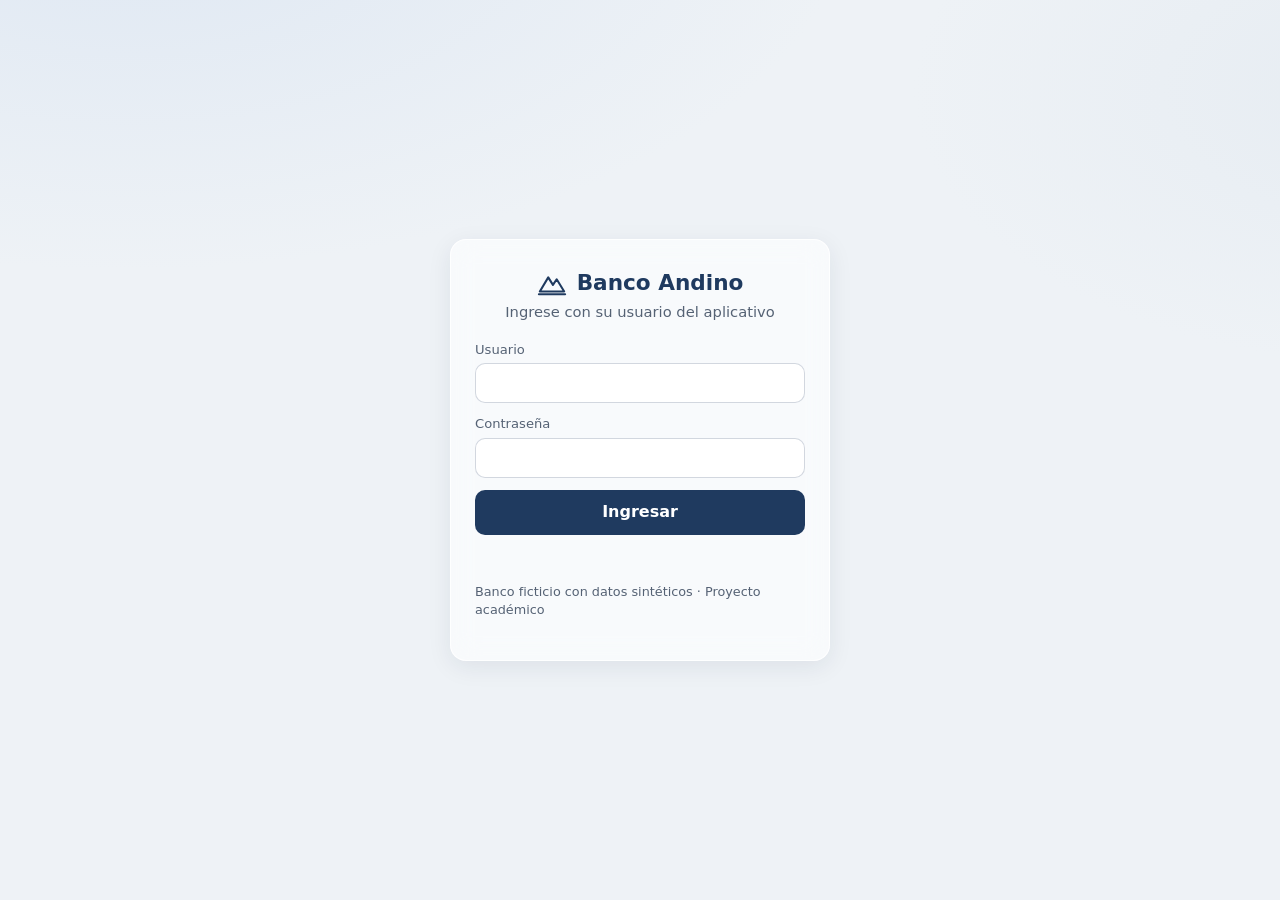
==== fase-bi/aplicativo/web/ingresar.html @ ea81797e "B5: servidor del aplicativo con inicio de sesión y permisos por perfil Servidor FastAPI con los 5 pe" ====
<!DOCTYPE html>
<html lang="es">
<head>
  <meta charset="utf-8">
  <meta name="viewport" content="width=device-width, initial-scale=1">
  <title>Ingresar · Banco Andino</title>
  <link rel="stylesheet" href="css/estadisticas.css">
  <link rel="stylesheet" href="css/ingresar.css">
</head>
<body class="pagina-ingreso">
  <main class="caja-ingreso vidrio" id="caja">
    <div class="marca grande">
      <svg class="logo" viewBox="0 0 32 32" aria-hidden="true">
        <path d="M3 25 L12 10 L17 18 L21 12 L29 25 Z" fill="none" stroke="currentColor" stroke-width="2.2" stroke-linejoin="round"/>
        <path d="M2 28 H30" stroke="currentColor" stroke-width="2.2" stroke-linecap="round"/>
      </svg>
      <span>Banco Andino</span>
    </div>
    <p class="subtitulo">Ingrese con su usuario del aplicativo</p>
    <form id="form-ingreso" novalidate>
      <label>Usuario
        <input id="login" name="login" autocomplete="username" required maxlength="60" autocapitalize="none" spellcheck="false">
      </label>
      <label>Contraseña
        <input id="clave" name="clave" type="password" autocomplete="current-password" required maxlength="200">
      </label>
      <button class="boton boton-principal" id="entrar" type="submit">Ingresar</button>
      <p class="mensaje" id="mensaje" role="alert"></p>
    </form>
    <p class="pie">Banco ficticio con datos sintéticos · Proyecto académico</p>
  </main>
  <script src="js/api.js"></script>
  <script src="js/ingresar.js"></script>
</body>
</html>
---- fase-bi/aplicativo/web/css/estadisticas.css ----
/* Banco Andino · Estadísticas (B4)
   Colores provisionales: la paleta final la escogemos en grupo antes de B6.
   Para cambiarla basta con tocar las variables de :root. */
:root {
  --fondo: #eef2f6;
  --fondo-degradado: radial-gradient(1200px 600px at 10% -10%, #dfe8f3 0%, transparent 60%),
                     radial-gradient(900px 500px at 110% 10%, #e6ecf2 0%, transparent 55%);
  --vidrio: rgba(255, 255, 255, 0.62);
  --vidrio-borde: rgba(255, 255, 255, 0.85);
  --sombra: 0 6px 24px rgba(20, 35, 60, 0.08);
  --texto: #16202e;
  --texto-suave: #556274;
  --primario: #1f3a5f;
  --primario-claro: #4a6d96;
  --acento: #2a7f8e;
  --peligro: #b03a2e;
  --exito: #2e7d4f;
  --radio: 16px;
  --serie: #1f3a5f, #2a7f8e, #6b8bb3, #9fb4cc, #c9a227, #8a5a83;
  --rapido: 180ms;
  --medio: 420ms;
}

* { box-sizing: border-box; }
html, body { margin: 0; }
body {
  font-family: "Segoe UI", system-ui, -apple-system, Roboto, "Helvetica Neue", Arial, sans-serif;
  color: var(--texto);
  background: var(--fondo-degradado), var(--fondo);
  background-attachment: fixed;
  min-height: 100vh;
  line-height: 1.4;
}

.vidrio {
  background: var(--vidrio);
  border: 1px solid var(--vidrio-borde);
  box-shadow: var(--sombra);
  backdrop-filter: blur(14px) saturate(140%);
  -webkit-backdrop-filter: blur(14px) saturate(140%);
  border-radius: var(--radio);
}

/* Barra superior */
.barra {
  position: sticky; top: 0; z-index: 10;
  display: flex; align-items: center; justify-content: space-between;
  padding: 12px 24px;
  background: rgba(255, 255, 255, 0.7);
  backdrop-filter: blur(14px); -webkit-backdrop-filter: blur(14px);
  border-bottom: 1px solid var(--vidrio-borde);
}
.marca { display: flex; align-items: center; gap: 10px; color: var(--primario); text-decoration: none; font-weight: 650; font-size: 1.1rem; }
.logo { width: 30px; height: 30px; }
.etiqueta-seccion { color: var(--texto-suave); font-size: .95rem; display: flex; align-items: center; gap: 12px; }
.boton-chico { padding: 6px 12px; font-size: .85rem; }

.contenido { max-width: 1280px; margin: 0 auto; padding: 20px 24px 40px; }

/* Pestañas */
.pestanas { display: flex; gap: 6px; overflow-x: auto; padding: 4px; margin-bottom: 16px; scrollbar-width: none; }
.pestanas::-webkit-scrollbar { display: none; }
.pestanas button {
  flex: 0 0 auto; border: 0; cursor: pointer; font: inherit; font-size: .95rem;
  padding: 9px 16px; border-radius: 999px; background: transparent; color: var(--texto-suave);
  transition: background var(--rapido), color var(--rapido), transform var(--rapido);
}
.pestanas button:hover { background: rgba(255, 255, 255, .7); color: var(--texto); transform: translateY(-1px); }
.pestanas button[aria-selected="true"] { background: var(--primario); color: #fff; box-shadow: 0 4px 14px rgba(31, 58, 95, .25); }

/* Filtros */
.filtros { display: flex; flex-wrap: wrap; align-items: flex-end; gap: 12px; padding: 14px 16px; }
.filtros label { display: flex; flex-direction: column; gap: 4px; font-size: .8rem; color: var(--texto-suave); flex: 1 1 180px; }
.filtros label, .filtros select { min-width: 0; max-width: 100%; }
.filtros select {
  font: inherit; font-size: .95rem; color: var(--texto); padding: 8px 10px; border-radius: 10px;
  border: 1px solid rgba(31, 58, 95, .18); background: rgba(255, 255, 255, .85);
}
.filtros select:focus-visible, .boton:focus-visible, .pestanas button:focus-visible { outline: 2px solid var(--acento); outline-offset: 2px; }
.filtros[hidden] { display: none; }
.nota-filtros { color: var(--texto-suave); font-size: .82rem; margin: 8px 4px 14px; min-height: 1em; }

.boton {
  font: inherit; cursor: pointer; border-radius: 10px; padding: 9px 16px; border: 0;
  transition: transform var(--rapido), box-shadow var(--rapido), background var(--rapido);
}
.boton:hover { transform: translateY(-2px); box-shadow: 0 6px 16px rgba(20, 35, 60, .14); }
.boton:active { transform: translateY(1px) scale(.98); box-shadow: none; }
.boton-sec { background: rgba(255, 255, 255, .9); color: var(--primario); border: 1px solid rgba(31, 58, 95, .2); }

/* Tarjetas de indicadores */
.tarjetas { display: grid; grid-template-columns: repeat(6, minmax(0, 1fr)); gap: 12px; margin-bottom: 16px; }
.tarjetas.cuatro { grid-template-columns: repeat(4, minmax(0, 1fr)); }
@media (max-width: 1500px) { .tarjetas { grid-template-columns: repeat(3, minmax(0, 1fr)); } }
.tarjeta { padding: 14px 16px; min-height: 96px; display: flex; flex-direction: column; justify-content: space-between; }
.tarjeta .nombre { font-size: .8rem; color: var(--texto-suave); }
.tarjeta .valor { font-size: 1.35rem; font-weight: 650; color: var(--primario); font-variant-numeric: tabular-nums; }
.tarjeta .valor.largo { font-size: 1.08rem; }
.tarjeta .valor .cifra { white-space: nowrap; }
.tarjeta .valor small { font-size: .7em; font-weight: 500; color: var(--texto-suave); margin-left: 4px; white-space: nowrap; }
.tarjeta .id { font-size: .7rem; color: var(--texto-suave); opacity: .8; }

/* Gráficas */
.graficas { display: grid; grid-template-columns: repeat(2, minmax(0, 1fr)); gap: 12px; margin-bottom: 16px; }
.grafica { padding: 14px 16px; min-width: 0; }
.grafica.ancha { grid-column: 1 / -1; }
.grafica h3, .tabla h3 { margin: 0 0 10px; font-size: .95rem; font-weight: 600; }
.lienzo { position: relative; height: 280px; }
.grafica.alta .lienzo { height: 420px; }
.vacio { color: var(--texto-suave); font-size: .9rem; padding: 30px 0; text-align: center; }

/* Tablas */
.tablas { display: grid; gap: 12px; }
.tabla { padding: 14px 16px; overflow: hidden; }
.tabla table { width: 100%; border-collapse: collapse; font-size: .88rem; }
.tabla th { text-align: left; color: var(--texto-suave); font-weight: 600; padding: 8px; border-bottom: 1px solid rgba(31, 58, 95, .15); }
.tabla td { padding: 8px; border-bottom: 1px solid rgba(31, 58, 95, .07); vertical-align: top; }
.tabla td.num { text-align: right; font-variant-numeric: tabular-nums; white-space: nowrap; }
.tabla .desplazable { max-height: 420px; overflow: auto; }
.chip { display: inline-block; padding: 2px 8px; border-radius: 999px; font-size: .75rem; font-weight: 600; }
.chip.PASS { background: rgba(46, 125, 79, .12); color: var(--exito); }
.chip.WARNING { background: rgba(201, 162, 39, .18); color: #7a5e00; }
.chip.FAIL { background: rgba(176, 58, 46, .12); color: var(--peligro); }

.pie { color: var(--texto-suave); font-size: .8rem; margin-top: 20px; }

/* Cargando y errores */
.cargando .tarjeta .valor, .cargando .lienzo { opacity: .35; transition: opacity var(--rapido); }
.esqueleto { background: linear-gradient(90deg, rgba(255,255,255,.4), rgba(255,255,255,.9), rgba(255,255,255,.4)); background-size: 200% 100%; animation: brillo 1.2s infinite; border-radius: 8px; height: 1.4em; width: 70%; }
@keyframes brillo { from { background-position: 200% 0; } to { background-position: -200% 0; } }
.aviso-error { position: fixed; left: 50%; bottom: 20px; transform: translateX(-50%); padding: 12px 18px; color: var(--peligro); max-width: min(92vw, 520px); animation: sacudir .4s; }
@keyframes sacudir { 0%,100% { transform: translateX(-50%); } 25% { transform: translateX(calc(-50% - 6px)); } 75% { transform: translateX(calc(-50% + 6px)); } }

/* Entrada suave al cambiar de página */
.entrando { animation: aparecer var(--medio) ease-out; }
@keyframes aparecer { from { opacity: 0; transform: translateY(6px); } to { opacity: 1; transform: none; } }

/* Tablet */
@media (max-width: 900px) {
  .graficas { grid-template-columns: 1fr; }
  .tarjetas, .tarjetas.cuatro { grid-template-columns: repeat(2, minmax(0, 1fr)); }
}

/* Celular: tarjetas de dos en dos, gráficas una debajo de otra y tablas como tarjetas */
@media (max-width: 600px) {
  .barra { padding: 10px 16px; }
  .contenido { padding: 14px 16px 32px; }
  .tarjetas, .tarjetas.cuatro { grid-template-columns: repeat(2, minmax(0, 1fr)); gap: 10px; grid-auto-flow: dense; }
  .tarjeta.ancha-movil { grid-column: span 2; }
  .tarjeta { padding: 12px; min-height: 84px; }
  .tarjeta .valor { font-size: 1.02rem; }
  .tarjeta .valor.largo { font-size: 1.02rem; }
  .filtros label { flex-basis: 100%; }
  .filtros .boton { width: 100%; }
  .lienzo { height: 240px; }
  .grafica.alta .lienzo { height: 380px; }
  .tabla thead { display: none; }
  .tabla table, .tabla tbody, .tabla tr, .tabla td { display: block; width: 100%; }
  .tabla tr { padding: 10px 0; border-bottom: 1px solid rgba(31, 58, 95, .12); }
  .tabla td { border: 0; padding: 3px 0; display: flex; justify-content: space-between; gap: 12px; text-align: right; }
  .tabla td::before { content: attr(data-col); color: var(--texto-suave); text-align: left; flex: 0 0 auto; }
  .tabla td.num { white-space: normal; }
}
@media (max-width: 360px) {
  .tarjetas, .tarjetas.cuatro { grid-template-columns: 1fr; }
  .tarjeta.ancha-movil { grid-column: auto; }
}

/* Si la persona pidió reducir el movimiento, quitamos las animaciones */
@media (prefers-reduced-motion: reduce) {
  *, *::before, *::after { animation: none !important; transition: none !important; }
}
---- fase-bi/aplicativo/web/css/ingresar.css ----
/* Banco Andino · Ingreso (B5). El diseño final de esta pantalla llega en B6. */
.pagina-ingreso { display: grid; place-items: center; min-height: 100vh; padding: 16px; }
.caja-ingreso { width: min(100%, 380px); padding: 28px 24px; }
.marca.grande { font-size: 1.35rem; justify-content: center; margin-bottom: 4px; display: flex; align-items: center; gap: 10px; color: var(--primario); font-weight: 650; }
.subtitulo { text-align: center; color: var(--texto-suave); margin: 0 0 18px; font-size: .92rem; }
#form-ingreso { display: flex; flex-direction: column; gap: 12px; }
#form-ingreso label { display: flex; flex-direction: column; gap: 4px; font-size: .82rem; color: var(--texto-suave); }
#form-ingreso input { font: inherit; padding: 10px 12px; border-radius: 10px; border: 1px solid rgba(31, 58, 95, .2); background: rgba(255, 255, 255, .9); color: var(--texto); }
#form-ingreso input:focus-visible { outline: 2px solid var(--acento); outline-offset: 1px; }
.boton-principal { background: var(--primario); color: #fff; font-weight: 600; padding: 11px 16px; }
.boton-principal[disabled] { opacity: .7; cursor: progress; }
.mensaje { min-height: 1.2em; color: var(--peligro); font-size: .88rem; margin: 0; }
.sacudir { animation: sacudir-caja .4s; }
@keyframes sacudir-caja { 0%,100% { transform: none; } 25% { transform: translateX(-6px); } 75% { transform: translateX(6px); } }
.panel { width: min(100%, 560px); padding: 24px; }
.panel h1 { font-size: 1.2rem; margin: 0 0 4px; }
.panel ul { padding-left: 18px; }
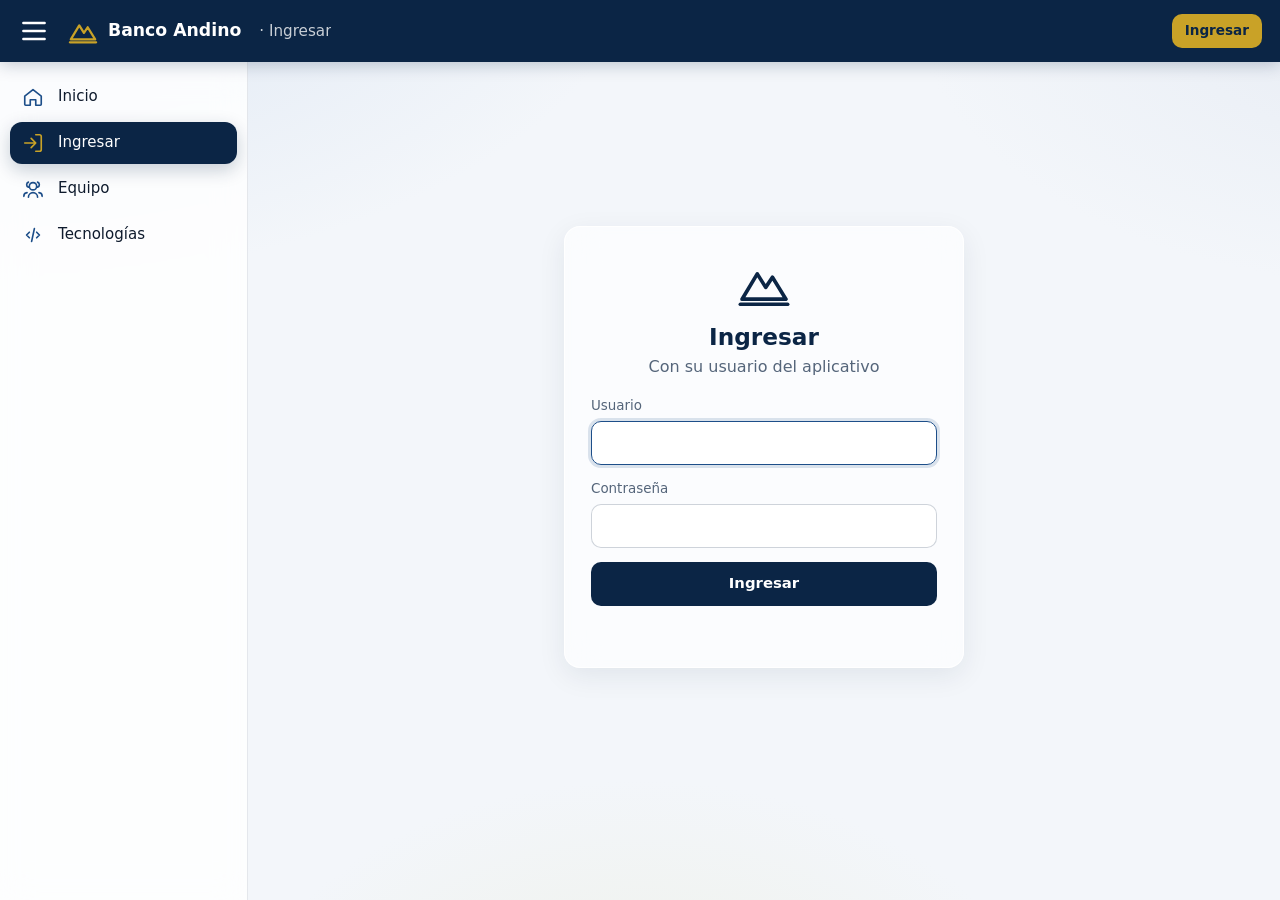
==== commit 3d722e68: "B6: interfaces por perfil, paleta Azul Andino, equipo y gestión de accesos Hicimos la fase B6 del ap" ====
--- a/fase-bi/aplicativo/web/ingresar.html
+++ b/fase-bi/aplicativo/web/ingresar.html
@@ -4,32 +4,29 @@
   <meta charset="utf-8">
   <meta name="viewport" content="width=device-width, initial-scale=1">
   <title>Ingresar · Banco Andino</title>
-  <link rel="stylesheet" href="css/estadisticas.css">
+  <link rel="stylesheet" href="css/banco.css">
   <link rel="stylesheet" href="css/ingresar.css">
 </head>
-<body class="pagina-ingreso">
-  <main class="caja-ingreso vidrio" id="caja">
-    <div class="marca grande">
-      <svg class="logo" viewBox="0 0 32 32" aria-hidden="true">
-        <path d="M3 25 L12 10 L17 18 L21 12 L29 25 Z" fill="none" stroke="currentColor" stroke-width="2.2" stroke-linejoin="round"/>
-        <path d="M2 28 H30" stroke="currentColor" stroke-width="2.2" stroke-linecap="round"/>
-      </svg>
-      <span>Banco Andino</span>
-    </div>
-    <p class="subtitulo">Ingrese con su usuario del aplicativo</p>
-    <form id="form-ingreso" novalidate>
-      <label>Usuario
-        <input id="login" name="login" autocomplete="username" required maxlength="60" autocapitalize="none" spellcheck="false">
-      </label>
-      <label>Contraseña
-        <input id="clave" name="clave" type="password" autocomplete="current-password" required maxlength="200">
-      </label>
-      <button class="boton boton-principal" id="entrar" type="submit">Ingresar</button>
-      <p class="mensaje" id="mensaje" role="alert"></p>
-    </form>
-    <p class="pie">Banco ficticio con datos sintéticos · Proyecto académico</p>
-  </main>
+<body>
+  <main><div class="ancho centro-ingreso">
+    <section class="tarjeta caja-ingreso" id="caja">
+      <svg class="logo-grande" viewBox="0 0 32 32" aria-hidden="true"><path d="M3 25 L12 10 L17 18 L21 12 L29 25 Z" fill="none" stroke="currentColor" stroke-width="2.2" stroke-linejoin="round"/><path d="M2 28 H30" stroke="currentColor" stroke-width="2.2" stroke-linecap="round"/></svg>
+      <h1>Ingresar</h1>
+      <p class="suave">Con su usuario del aplicativo</p>
+      <form id="form-ingreso" class="formulario" novalidate>
+        <label class="campo">Usuario
+          <input id="login" name="login" autocomplete="username" required maxlength="60" autocapitalize="none" spellcheck="false">
+        </label>
+        <label class="campo">Contraseña
+          <input id="clave" name="clave" type="password" autocomplete="current-password" required maxlength="200">
+        </label>
+        <button class="boton primario ancho" id="entrar" type="submit">Ingresar</button>
+        <p class="mensaje-error" id="mensaje" role="alert"></p>
+      </form>
+    </section>
+  </div></main>
   <script src="js/api.js"></script>
+  <script src="js/marco.js"></script>
   <script src="js/ingresar.js"></script>
 </body>
 </html>
--- a/fase-bi/aplicativo/web/css/banco.css
+++ b/fase-bi/aplicativo/web/css/banco.css
@@ -0,0 +1,355 @@
+/* =====================================================================
+   Banco Andino · Estilo del aplicativo (B6)
+   Paleta A "Azul Andino", la que escogimos en grupo (ver fase-bi/B6_interfaces/paleta.md).
+   Todo el color sale de estas variables: para cambiar la paleta solo se tocan aquí.
+   ===================================================================== */
+:root {
+  --primario: #0B2545;
+  --secundario: #1D4E89;
+  --acento: #C9A227;          /* solo adornos, iconos y botón destacado con texto azul: no sirve para texto sobre blanco */
+  --fondo: #F3F6FA;
+  --superficie: #FFFFFF;
+  --texto: #0F1B2D;
+  --texto-suave: #55657A;
+  --exito: #1B7A4B;
+  --alerta: #8F5F00;
+  --peligro: #B42318;
+  --serie: #0B2545, #1D4E89, #4F86C6, #C9A227, #2A7F8E, #8DA9C4;
+
+  --fondo-degradado: radial-gradient(1100px 620px at 0% -10%, #DCE6F3 0%, transparent 60%),
+                     radial-gradient(900px 520px at 110% 0%, #E7ECF4 0%, transparent 55%),
+                     radial-gradient(700px 500px at 50% 120%, #EEF0E6 0%, transparent 60%);
+  --vidrio: rgba(255, 255, 255, .66);
+  --vidrio-fuerte: rgba(255, 255, 255, .82);
+  --vidrio-borde: rgba(255, 255, 255, .9);
+  --linea: rgba(11, 37, 69, .10);
+  --sombra: 0 8px 28px rgba(11, 37, 69, .08);
+  --sombra-alta: 0 14px 40px rgba(11, 37, 69, .16);
+  --radio: 16px;
+  --radio-chico: 10px;
+  --rapido: 160ms;
+  --medio: 380ms;
+  --ancho-menu: 248px;
+  --ancho-menu-plegado: 72px;
+  --alto-barra: 62px;
+
+  /* nombres que ya usaba la página de Estadísticas (B4) */
+  --primario-claro: var(--secundario);
+}
+
+* { box-sizing: border-box; }
+html, body { margin: 0; }
+html { -webkit-text-size-adjust: 100%; }
+body {
+  font-family: "Segoe UI", system-ui, -apple-system, Roboto, "Helvetica Neue", Arial, sans-serif;
+  color: var(--texto);
+  background: var(--fondo-degradado), var(--fondo);
+  background-attachment: fixed;
+  min-height: 100vh;
+  line-height: 1.45;
+}
+a { color: var(--secundario); }
+h1, h2, h3 { color: var(--primario); line-height: 1.2; }
+h1 { font-size: 1.45rem; margin: 0 0 4px; }
+h2 { font-size: 1.12rem; margin: 0 0 12px; }
+h3 { font-size: .98rem; margin: 0 0 10px; }
+:focus-visible { outline: 2px solid var(--secundario); outline-offset: 2px; }
+[hidden] { display: none !important; }
+.sr { position: absolute; width: 1px; height: 1px; overflow: hidden; clip: rect(0 0 0 0); white-space: nowrap; }
+
+/* ---------- Vidrio ---------- */
+.vidrio, .tarjeta {
+  background: var(--vidrio);
+  border: 1px solid var(--vidrio-borde);
+  box-shadow: var(--sombra);
+  backdrop-filter: blur(16px) saturate(150%);
+  -webkit-backdrop-filter: blur(16px) saturate(150%);
+  border-radius: var(--radio);
+}
+.tarjeta { padding: 18px 20px; }
+
+/* ---------- Marco: barra superior, menú lateral y barra de abajo ---------- */
+.marco {
+  display: grid;
+  grid-template-columns: var(--ancho-menu) minmax(0, 1fr);
+  grid-template-rows: var(--alto-barra) 1fr;
+  min-height: 100vh;
+  transition: grid-template-columns var(--medio) ease;
+}
+.marco.plegado { grid-template-columns: var(--ancho-menu-plegado) minmax(0, 1fr); }
+
+.marco-barra {
+  grid-column: 1 / -1;
+  position: sticky; top: 0; z-index: 30;
+  display: flex; align-items: center; gap: 12px;
+  padding: 0 18px 0 12px;
+  background: var(--primario);
+  color: #fff;
+  box-shadow: 0 2px 16px rgba(11, 37, 69, .25);
+}
+.boton-menu {
+  width: 44px; height: 44px; border: 0; border-radius: 12px; cursor: pointer;
+  display: grid; place-items: center; color: #fff; background: transparent;
+  transition: background var(--rapido), transform var(--rapido);
+}
+.boton-menu:hover { background: rgba(255, 255, 255, .12); }
+.boton-menu:active { transform: scale(.94); }
+.marca { display: flex; align-items: center; gap: 10px; color: #fff; text-decoration: none; font-weight: 650; font-size: 1.08rem; white-space: nowrap; }
+.marca .logo { width: 30px; height: 30px; color: var(--acento); flex: 0 0 auto; }
+.marco-barra .titulo-pagina { color: rgba(255, 255, 255, .78); font-size: .95rem; margin-left: 6px; white-space: nowrap; overflow: hidden; text-overflow: ellipsis; }
+.marco-barra .usuario { margin-left: auto; display: flex; align-items: center; gap: 10px; min-width: 0; }
+.chip-usuario { display: flex; flex-direction: column; align-items: flex-end; line-height: 1.15; min-width: 0; }
+.chip-usuario b { font-size: .9rem; white-space: nowrap; overflow: hidden; text-overflow: ellipsis; max-width: 26ch; }
+.chip-usuario small { color: rgba(255, 255, 255, .72); font-size: .76rem; }
+.avatar {
+  width: 36px; height: 36px; border-radius: 50%; display: grid; place-items: center; flex: 0 0 auto;
+  background: var(--acento); color: var(--primario); font-weight: 700; font-size: .85rem;
+}
+.marco-barra .boton-salir { color: #fff; border-color: rgba(255, 255, 255, .35); background: transparent; }
+.marco-barra .boton-salir:hover { background: rgba(255, 255, 255, .12); }
+
+.marco-menu {
+  position: sticky; top: var(--alto-barra); align-self: start;
+  height: calc(100vh - var(--alto-barra));
+  padding: 14px 10px; overflow-y: auto; overflow-x: hidden;
+  background: var(--vidrio-fuerte);
+  border-right: 1px solid var(--linea);
+  backdrop-filter: blur(16px); -webkit-backdrop-filter: blur(16px);
+  z-index: 20;
+}
+.marco-menu nav { display: flex; flex-direction: column; gap: 4px; }
+.marco-menu .grupo { font-size: .7rem; letter-spacing: .06em; text-transform: uppercase; color: var(--texto-suave); padding: 12px 12px 4px; white-space: nowrap; transition: opacity var(--rapido); }
+.item-menu {
+  position: relative; display: flex; align-items: center; gap: 14px;
+  padding: 10px 12px; border-radius: 12px; color: var(--texto); text-decoration: none; font-size: .94rem;
+  white-space: nowrap; transition: background var(--rapido), color var(--rapido), transform var(--rapido);
+}
+.item-menu svg { width: 22px; height: 22px; flex: 0 0 auto; color: var(--secundario); transition: color var(--rapido); }
+.item-menu:hover { background: rgba(29, 78, 137, .08); transform: translateX(2px); }
+.item-menu[aria-current="page"] { background: var(--primario); color: #fff; box-shadow: 0 6px 18px rgba(11, 37, 69, .22); }
+.item-menu[aria-current="page"] svg { color: var(--acento); }
+.item-menu .texto { transition: opacity var(--rapido); }
+.marco.plegado .item-menu .texto, .marco.plegado .marco-menu .grupo { opacity: 0; pointer-events: none; }
+.marco.plegado .marco-menu .grupo { height: 10px; padding: 0; }
+.marco.plegado .item-menu { justify-content: flex-start; padding-left: 13px; }
+/* Nombre al pasar el mouse cuando el menú está plegado (como el de Opera) */
+.marco.plegado .item-menu::after {
+  content: attr(data-nombre); position: absolute; left: calc(100% + 10px); top: 50%; transform: translate(-4px, -50%);
+  background: var(--primario); color: #fff; padding: 6px 10px; border-radius: 8px; font-size: .82rem;
+  opacity: 0; pointer-events: none; transition: opacity var(--rapido), transform var(--rapido); box-shadow: var(--sombra);
+}
+.marco.plegado .item-menu:hover::after, .marco.plegado .item-menu:focus-visible::after { opacity: 1; transform: translate(0, -50%); }
+.marco.plegado .marco-menu { overflow: visible; }
+
+.marco-contenido { min-width: 0; padding: 26px 30px 48px; }
+.marco-contenido > .ancho { max-width: 1200px; margin: 0 auto; }
+.fondo-menu { display: none; }
+.barra-abajo { display: none; }
+
+/* ---------- Encabezados y secciones ---------- */
+.encabezado { display: flex; align-items: flex-end; justify-content: space-between; gap: 16px; flex-wrap: wrap; margin-bottom: 18px; }
+.encabezado p { margin: 0; color: var(--texto-suave); }
+.seccion { display: none; }
+.seccion.activa { display: block; animation: aparecer var(--medio) ease-out; }
+@keyframes aparecer { from { opacity: 0; transform: translateY(8px); } to { opacity: 1; transform: none; } }
+.rejilla { display: grid; gap: 16px; }
+.rejilla.dos { grid-template-columns: repeat(2, minmax(0, 1fr)); }
+.rejilla.tres { grid-template-columns: repeat(3, minmax(0, 1fr)); }
+.rejilla.auto { grid-template-columns: repeat(auto-fill, minmax(260px, 1fr)); }
+.pila { display: flex; flex-direction: column; gap: 16px; }
+.fila { display: flex; gap: 10px; flex-wrap: wrap; align-items: center; }
+.separador { height: 1px; background: var(--linea); margin: 16px 0; border: 0; }
+.suave { color: var(--texto-suave); }
+.chico { font-size: .85rem; }
+
+/* ---------- Botones (se elevan al pasar el mouse y se hunden al presionar) ---------- */
+.boton {
+  font: inherit; font-weight: 600; font-size: .93rem; cursor: pointer; text-decoration: none;
+  display: inline-flex; align-items: center; justify-content: center; gap: 8px;
+  padding: 10px 18px; border-radius: var(--radio-chico); border: 1px solid transparent; min-height: 42px;
+  transition: transform var(--rapido), box-shadow var(--rapido), background var(--rapido), opacity var(--rapido);
+}
+.boton svg { width: 18px; height: 18px; }
+.boton:hover { transform: translateY(-2px); box-shadow: 0 8px 18px rgba(11, 37, 69, .16); }
+.boton:active { transform: translateY(1px) scale(.98); box-shadow: none; }
+.boton[disabled] { opacity: .6; cursor: not-allowed; transform: none; box-shadow: none; }
+.boton.primario { background: var(--primario); color: #fff; }
+.boton.secundario, .boton-sec { background: rgba(255, 255, 255, .92); color: var(--primario); border-color: rgba(11, 37, 69, .22); }
+.boton.destacado { background: var(--acento); color: var(--primario); }
+.boton.peligro { background: var(--peligro); color: #fff; }
+.boton.fantasma { background: transparent; color: var(--secundario); border-color: transparent; padding-inline: 10px; }
+.boton.fantasma:hover { background: rgba(29, 78, 137, .08); box-shadow: none; }
+.boton.chico, .boton-chico { padding: 6px 12px; min-height: 34px; font-size: .85rem; }
+.boton.ancho { width: 100%; }
+/* Procesando: el botón muestra que la base está trabajando */
+.boton.procesando { pointer-events: none; opacity: .9; }
+.boton.procesando::before {
+  content: ""; width: 16px; height: 16px; border-radius: 50%;
+  border: 2px solid currentColor; border-right-color: transparent; animation: girar .7s linear infinite;
+}
+@keyframes girar { to { transform: rotate(360deg); } }
+
+/* ---------- Formularios ---------- */
+.formulario { display: grid; gap: 14px; }
+.formulario.dos { grid-template-columns: repeat(2, minmax(0, 1fr)); }
+.formulario .completo { grid-column: 1 / -1; }
+.campo { display: flex; flex-direction: column; gap: 5px; font-size: .84rem; color: var(--texto-suave); min-width: 0; }
+.campo input, .campo select, .campo textarea {
+  font: inherit; font-size: .96rem; color: var(--texto); padding: 10px 12px; border-radius: var(--radio-chico);
+  border: 1px solid rgba(11, 37, 69, .2); background: rgba(255, 255, 255, .92); min-width: 0; width: 100%;
+  transition: border-color var(--rapido), box-shadow var(--rapido);
+}
+.campo input:focus, .campo select:focus, .campo textarea:focus { border-color: var(--secundario); box-shadow: 0 0 0 3px rgba(29, 78, 137, .15); outline: none; }
+.campo .ayuda { font-size: .78rem; }
+.campo.invalido input, .campo.invalido select { border-color: var(--peligro); }
+.monto input { font-size: 1.25rem; font-weight: 600; color: var(--primario); }
+
+/* ---------- Tablas (en celular se vuelven tarjetas) ---------- */
+.tabla-caja { overflow-x: auto; }
+table.tabla { width: 100%; border-collapse: collapse; font-size: .9rem; }
+.tabla th { text-align: left; color: var(--texto-suave); font-weight: 600; font-size: .8rem; padding: 9px 10px; border-bottom: 1px solid var(--linea); white-space: nowrap; }
+.tabla td { padding: 10px; border-bottom: 1px solid rgba(11, 37, 69, .06); vertical-align: middle; }
+.tabla tbody tr { transition: background var(--rapido); }
+.tabla tbody tr:hover { background: rgba(29, 78, 137, .05); }
+.tabla td.num, .tabla th.num { text-align: right; font-variant-numeric: tabular-nums; white-space: nowrap; }
+.tabla .acciones { text-align: right; white-space: nowrap; }
+
+/* ---------- Chips de estado ---------- */
+.chip { display: inline-flex; align-items: center; gap: 6px; padding: 3px 10px; border-radius: 999px; font-size: .76rem; font-weight: 650; white-space: nowrap; }
+.chip.exito, .chip.ACTIVA, .chip.POSTED, .chip.PASS, .chip.ACTIVO { color: var(--exito); background: rgba(27, 122, 75, .12); }
+.chip.alerta, .chip.PENDING_APPROVAL, .chip.WARNING, .chip.CREADA, .chip.INACTIVA { color: var(--alerta); background: rgba(143, 95, 0, .13); }
+.chip.peligro, .chip.REJECTED, .chip.FAIL, .chip.BLOQUEADA, .chip.INACTIVO { color: var(--peligro); background: rgba(180, 35, 24, .11); }
+.chip.neutro, .chip.CERRADA { color: var(--texto-suave); background: rgba(85, 101, 122, .12); }
+
+/* ---------- Cifras ---------- */
+.cifra { font-variant-numeric: tabular-nums; font-weight: 650; color: var(--primario); }
+.cifra.grande { font-size: clamp(1.15rem, 1.6vw + .6rem, 1.5rem); white-space: nowrap; display: block; }
+.cifra small { font-size: .62em; color: var(--texto-suave); font-weight: 500; margin-left: 4px; }
+.positivo { color: var(--exito); }
+.negativo { color: var(--peligro); }
+.raya-acento { display: block; width: 36px; height: 3px; border-radius: 2px; background: var(--acento); margin-top: 8px; }
+
+/* ---------- Ventana (confirmar, éxito) ---------- */
+.ventana-fondo {
+  position: fixed; inset: 0; z-index: 60; display: grid; place-items: center; padding: 16px;
+  background: rgba(11, 37, 69, .38); backdrop-filter: blur(4px); -webkit-backdrop-filter: blur(4px);
+  animation: fundido var(--rapido) ease-out;
+}
+.ventana { width: min(100%, 460px); padding: 24px; background: rgba(255, 255, 255, .97); border-radius: 20px; box-shadow: var(--sombra-alta); animation: subir var(--medio) cubic-bezier(.2, .9, .3, 1.2); }
+.ventana dl { display: grid; grid-template-columns: auto 1fr; gap: 6px 14px; margin: 14px 0 18px; }
+.ventana dt { color: var(--texto-suave); font-size: .86rem; }
+.ventana dd { margin: 0; font-weight: 600; text-align: right; overflow-wrap: anywhere; }
+.ventana .fila { justify-content: flex-end; }
+@keyframes fundido { from { opacity: 0; } }
+@keyframes subir { from { opacity: 0; transform: translateY(14px) scale(.97); } }
+/* Marca de éxito animada */
+.marca-exito { width: 74px; height: 74px; margin: 0 auto 10px; display: block; }
+.marca-exito circle { fill: none; stroke: var(--exito); stroke-width: 3; stroke-dasharray: 220; stroke-dashoffset: 220; animation: trazo .55s ease-out forwards; }
+.marca-exito path { fill: none; stroke: var(--exito); stroke-width: 4; stroke-linecap: round; stroke-linejoin: round; stroke-dasharray: 60; stroke-dashoffset: 60; animation: trazo .35s .45s ease-out forwards; }
+@keyframes trazo { to { stroke-dashoffset: 0; } }
+.ventana.centrada { text-align: center; }
+.ventana .numero { font-size: 1.05rem; font-weight: 700; color: var(--primario); letter-spacing: .02em; }
+
+/* ---------- Avisos ---------- */
+.avisos { position: fixed; right: 18px; bottom: 18px; z-index: 70; display: flex; flex-direction: column; gap: 8px; max-width: min(92vw, 420px); }
+.aviso-flotante { padding: 12px 16px; border-radius: 12px; background: var(--vidrio-fuerte); box-shadow: var(--sombra-alta); border-left: 4px solid var(--secundario); animation: subir var(--medio) ease-out; font-size: .92rem; }
+.aviso-flotante.error { border-left-color: var(--peligro); color: var(--peligro); }
+.aviso-flotante.exito { border-left-color: var(--exito); }
+.mensaje-error { color: var(--peligro); font-size: .9rem; min-height: 1.2em; margin: 4px 0 0; }
+.sacudir { animation: sacudir .4s; }
+@keyframes sacudir { 0%, 100% { transform: none; } 20%, 60% { transform: translateX(-7px); } 40%, 80% { transform: translateX(7px); } }
+.vacio { text-align: center; color: var(--texto-suave); padding: 26px 10px; }
+.cargando { opacity: .55; transition: opacity var(--rapido); }
+.esqueleto { background: linear-gradient(90deg, rgba(255,255,255,.4), rgba(255,255,255,.95), rgba(255,255,255,.4)); background-size: 200% 100%; animation: brillo 1.2s infinite; border-radius: 8px; height: 1.2em; }
+@keyframes brillo { from { background-position: 200% 0; } to { background-position: -200% 0; } }
+
+/* ---------- Pestañas internas ---------- */
+.pestanas { display: flex; gap: 6px; overflow-x: auto; padding: 4px; margin-bottom: 16px; scrollbar-width: none; }
+.pestanas::-webkit-scrollbar { display: none; }
+.pestanas button { flex: 0 0 auto; border: 0; cursor: pointer; font: inherit; font-size: .93rem; padding: 9px 16px; border-radius: 999px; background: transparent; color: var(--texto-suave); transition: background var(--rapido), color var(--rapido), transform var(--rapido); }
+.pestanas button:hover { background: rgba(255, 255, 255, .8); color: var(--texto); transform: translateY(-1px); }
+.pestanas button[aria-selected="true"] { background: var(--primario); color: #fff; box-shadow: 0 4px 14px rgba(11, 37, 69, .25); }
+
+/* ---------- Páginas públicas ---------- */
+.portada { display: grid; grid-template-columns: 1.1fr .9fr; gap: 28px; align-items: center; padding: 40px 0 36px; }
+.portada h1 { font-size: clamp(1.9rem, 4vw, 3rem); margin-bottom: 12px; }
+.portada .lema { font-size: 1.1rem; color: var(--texto-suave); max-width: 46ch; }
+.portada .fila { margin-top: 22px; }
+.portada .ilustracion { color: var(--primario); }
+.integrante { display: flex; flex-direction: column; gap: 10px; }
+.integrante .avatar { width: 64px; height: 64px; font-size: 1.3rem; background: var(--primario); color: var(--acento); }
+.integrante h3 { margin: 0; }
+.tecnologia { display: flex; gap: 14px; align-items: flex-start; }
+.tecnologia .icono-caja { width: 46px; height: 46px; border-radius: 12px; background: rgba(29, 78, 137, .1); color: var(--secundario); display: grid; place-items: center; flex: 0 0 auto; }
+.tecnologia .icono-caja svg { width: 24px; height: 24px; }
+.tecnologia h3 { margin: 0 0 4px; }
+.tecnologia p { margin: 0; color: var(--texto-suave); font-size: .9rem; }
+
+/* ---------- Cuentas del cliente ---------- */
+.cuenta { position: relative; overflow: hidden; }
+.cuenta::after { content: ""; position: absolute; right: -40px; top: -40px; width: 140px; height: 140px; border-radius: 50%; background: radial-gradient(circle, rgba(201, 162, 39, .22), transparent 70%); }
+.cuenta .numero-cuenta { font-family: ui-monospace, "Cascadia Mono", Consolas, monospace; letter-spacing: .08em; color: var(--texto-suave); font-size: .88rem; }
+
+/* ---------- Tablet ---------- */
+@media (max-width: 1100px) {
+  .rejilla.tres { grid-template-columns: repeat(2, minmax(0, 1fr)); }
+  .portada { grid-template-columns: 1fr; }
+  .portada .ilustracion { display: none; }
+}
+
+/* ---------- Celular: menú encima del contenido y barra de abajo ---------- */
+@media (max-width: 900px) {
+  .marco, .marco.plegado { grid-template-columns: minmax(0, 1fr); }
+  .marco-menu {
+    position: fixed; top: var(--alto-barra); left: 0; bottom: 0; height: auto; width: min(82vw, 300px);
+    transform: translateX(-104%); transition: transform var(--medio) ease; box-shadow: var(--sombra-alta);
+    background: rgba(255, 255, 255, .95);
+  }
+  .marco.menu-abierto .marco-menu { transform: none; }
+  .marco.plegado .item-menu .texto, .marco.plegado .marco-menu .grupo { opacity: 1; pointer-events: auto; }
+  .marco.plegado .marco-menu .grupo { height: auto; padding: 12px 12px 4px; }
+  .marco.plegado .item-menu::after { display: none; }
+  .fondo-menu { display: block; position: fixed; inset: var(--alto-barra) 0 0 0; z-index: 15; background: rgba(11, 37, 69, .3); opacity: 0; pointer-events: none; transition: opacity var(--medio); }
+  .marco.menu-abierto .fondo-menu { opacity: 1; pointer-events: auto; }
+  .marco-contenido { padding: 18px 16px 96px; }
+  .chip-usuario { display: none; }
+  .marco-barra .titulo-pagina { display: none; }
+  .barra-abajo {
+    display: grid; grid-auto-flow: column; grid-auto-columns: 1fr; position: fixed; left: 0; right: 0; bottom: 0; z-index: 25;
+    background: rgba(255, 255, 255, .94); border-top: 1px solid var(--linea); backdrop-filter: blur(16px); -webkit-backdrop-filter: blur(16px);
+    padding: 6px 4px calc(6px + env(safe-area-inset-bottom));
+  }
+  .barra-abajo a { display: flex; flex-direction: column; align-items: center; gap: 2px; text-decoration: none; color: var(--texto-suave); font-size: .7rem; padding: 4px 2px; border-radius: 10px; }
+  .barra-abajo a svg { width: 22px; height: 22px; }
+  .barra-abajo a[aria-current="page"] { color: var(--primario); font-weight: 650; }
+  .barra-abajo a[aria-current="page"] svg { color: var(--secundario); }
+  .rejilla.dos, .rejilla.tres, .formulario.dos { grid-template-columns: minmax(0, 1fr); }
+  .tarjeta { padding: 16px; }
+  .ventana dl { grid-template-columns: 1fr; }
+  .ventana dd { text-align: left; }
+  .avisos { right: 12px; left: 12px; bottom: 84px; max-width: none; }
+  /* tablas como tarjetas, una por fila */
+  table.tabla.responsiva thead { display: none; }
+  table.tabla.responsiva, .tabla.responsiva tbody, .tabla.responsiva tr, .tabla.responsiva td { display: block; width: 100%; }
+  .tabla.responsiva tr { padding: 10px 0; border-bottom: 1px solid var(--linea); }
+  .tabla.responsiva td { border: 0; padding: 3px 0; display: flex; justify-content: space-between; gap: 12px; text-align: right; }
+  .tabla.responsiva td::before { content: attr(data-col); color: var(--texto-suave); text-align: left; font-size: .82rem; flex: 0 0 auto; }
+  .tabla.responsiva td.num { white-space: normal; }
+  .tabla.responsiva .acciones { justify-content: flex-end; }
+  .tabla.responsiva .acciones::before { content: none; }
+}
+
+/* Si el equipo pidió reducir el movimiento, quitamos las animaciones */
+@media (prefers-reduced-motion: reduce) {
+  *, *::before, *::after { animation: none !important; transition: none !important; }
+  .marca-exito circle, .marca-exito path { stroke-dashoffset: 0; }
+}
+.fila.centro { justify-content: center; }
+.lienzo-cliente { position: relative; height: 320px; }
+@media (max-width: 900px) { .lienzo-cliente { height: 260px; } }
+.seccion-margen { margin-top: 16px; }
+.ventana.ancha { width: min(100%, 860px); max-height: 86vh; overflow: auto; }
+.crece { flex: 1 1 260px; }
+.fila.fin { justify-content: flex-end; }
+.detalle { display: grid; grid-template-columns: auto 1fr; gap: 6px 16px; margin: 12px 0 16px; } .detalle dt { color: var(--texto-suave); } .detalle dd { margin: 0; font-weight: 600; }
+.clave-temporal { font-family: ui-monospace, Consolas, monospace; font-size: 1.15rem; letter-spacing: .06em; color: var(--primario); user-select: all; }
--- a/fase-bi/aplicativo/web/css/ingresar.css
+++ b/fase-bi/aplicativo/web/css/ingresar.css
@@ -1,17 +1,10 @@
-/* Banco Andino · Ingreso (B5). El diseño final de esta pantalla llega en B6. */
-.pagina-ingreso { display: grid; place-items: center; min-height: 100vh; padding: 16px; }
-.caja-ingreso { width: min(100%, 380px); padding: 28px 24px; }
-.marca.grande { font-size: 1.35rem; justify-content: center; margin-bottom: 4px; display: flex; align-items: center; gap: 10px; color: var(--primario); font-weight: 650; }
-.subtitulo { text-align: center; color: var(--texto-suave); margin: 0 0 18px; font-size: .92rem; }
-#form-ingreso { display: flex; flex-direction: column; gap: 12px; }
-#form-ingreso label { display: flex; flex-direction: column; gap: 4px; font-size: .82rem; color: var(--texto-suave); }
-#form-ingreso input { font: inherit; padding: 10px 12px; border-radius: 10px; border: 1px solid rgba(31, 58, 95, .2); background: rgba(255, 255, 255, .9); color: var(--texto); }
-#form-ingreso input:focus-visible { outline: 2px solid var(--acento); outline-offset: 1px; }
-.boton-principal { background: var(--primario); color: #fff; font-weight: 600; padding: 11px 16px; }
-.boton-principal[disabled] { opacity: .7; cursor: progress; }
-.mensaje { min-height: 1.2em; color: var(--peligro); font-size: .88rem; margin: 0; }
-.sacudir { animation: sacudir-caja .4s; }
-@keyframes sacudir-caja { 0%,100% { transform: none; } 25% { transform: translateX(-6px); } 75% { transform: translateX(6px); } }
-.panel { width: min(100%, 560px); padding: 24px; }
-.panel h1 { font-size: 1.2rem; margin: 0 0 4px; }
-.panel ul { padding-left: 18px; }
+/* Banco Andino · Ingreso (B6) */
+.centro-ingreso { display: grid; place-items: center; min-height: calc(100vh - var(--alto-barra) - 120px); }
+.caja-ingreso { width: min(100%, 400px); padding: 30px 26px; text-align: center; }
+.caja-ingreso .formulario { text-align: left; margin-top: 18px; }
+.caja-ingreso h1 { margin-top: 6px; }
+.caja-ingreso p { margin: 0; }
+.logo-grande { width: 54px; height: 54px; color: var(--primario); }
+/* Al entrar, la tarjeta se desvanece y la siguiente pantalla entra suavemente */
+.caja-ingreso.saliendo { animation: salir .3s ease-in forwards; }
+@keyframes salir { to { opacity: 0; transform: translateY(-10px) scale(.98); } }
